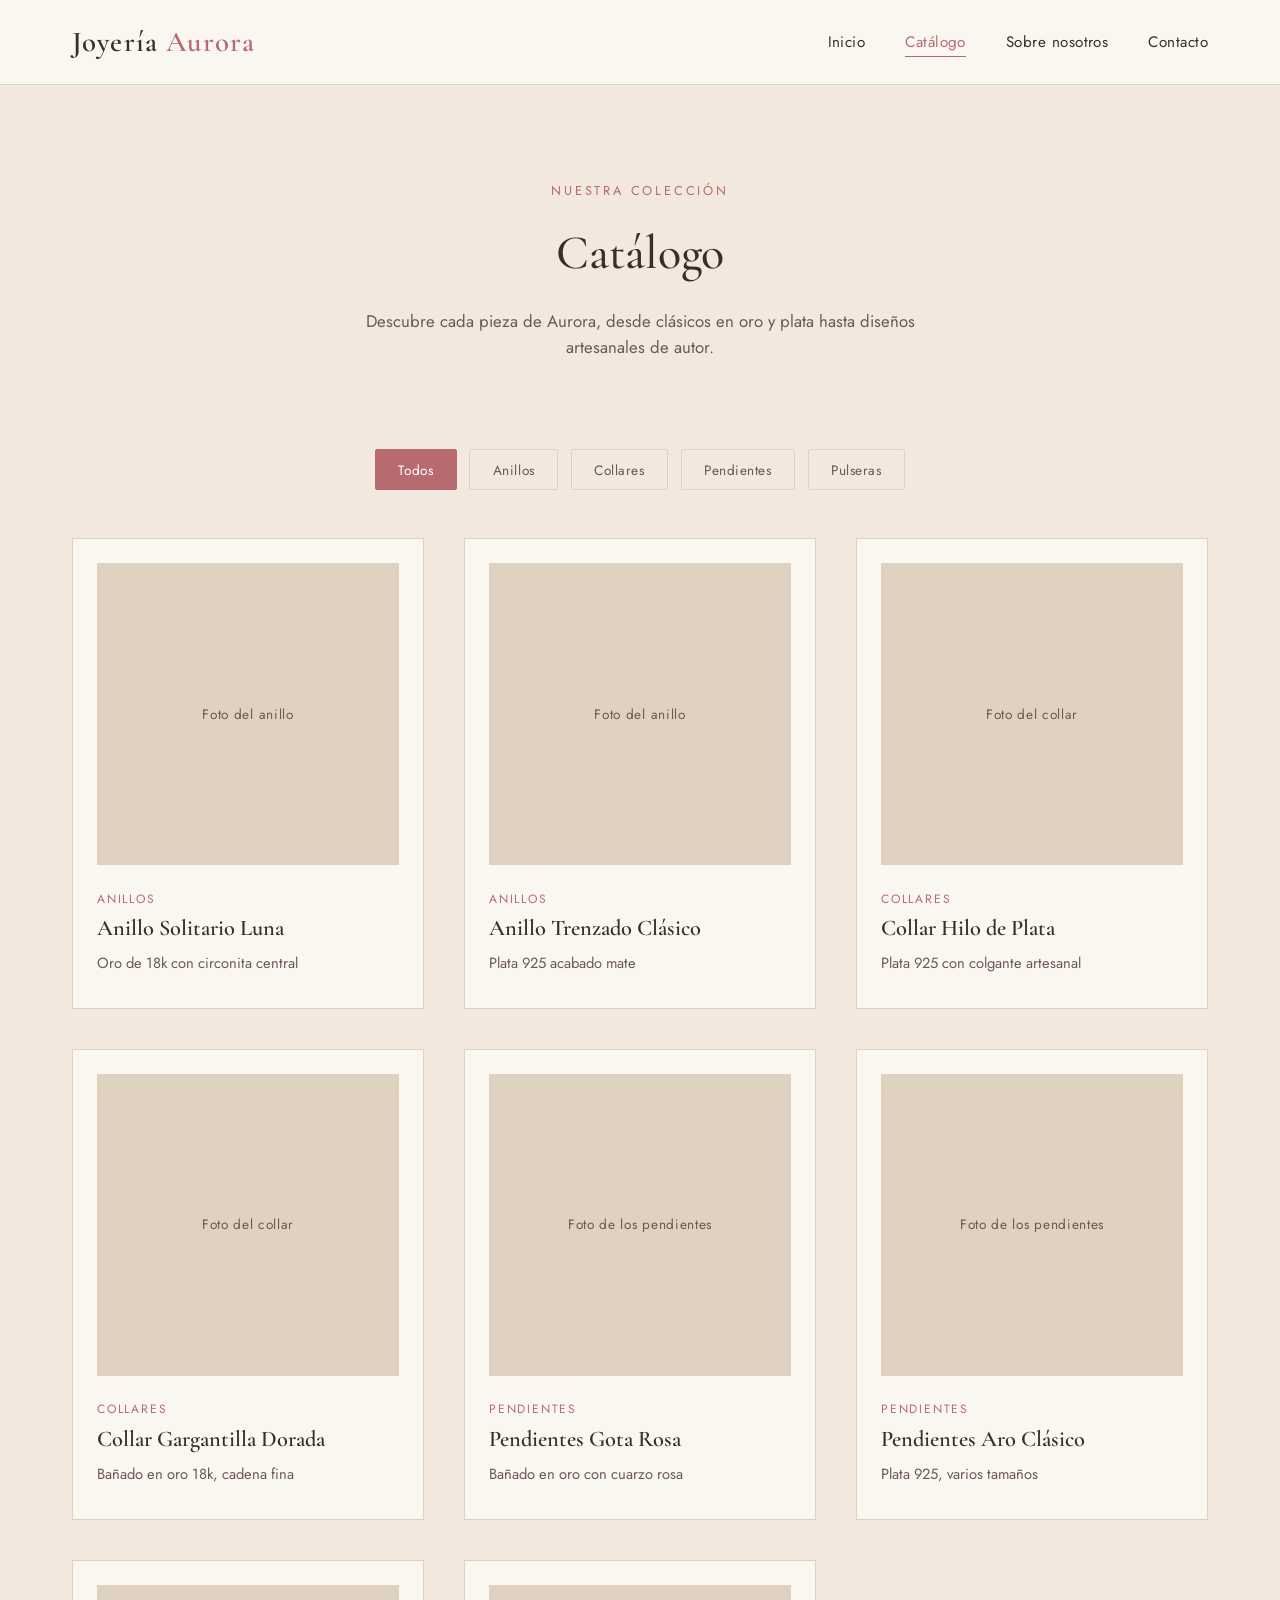
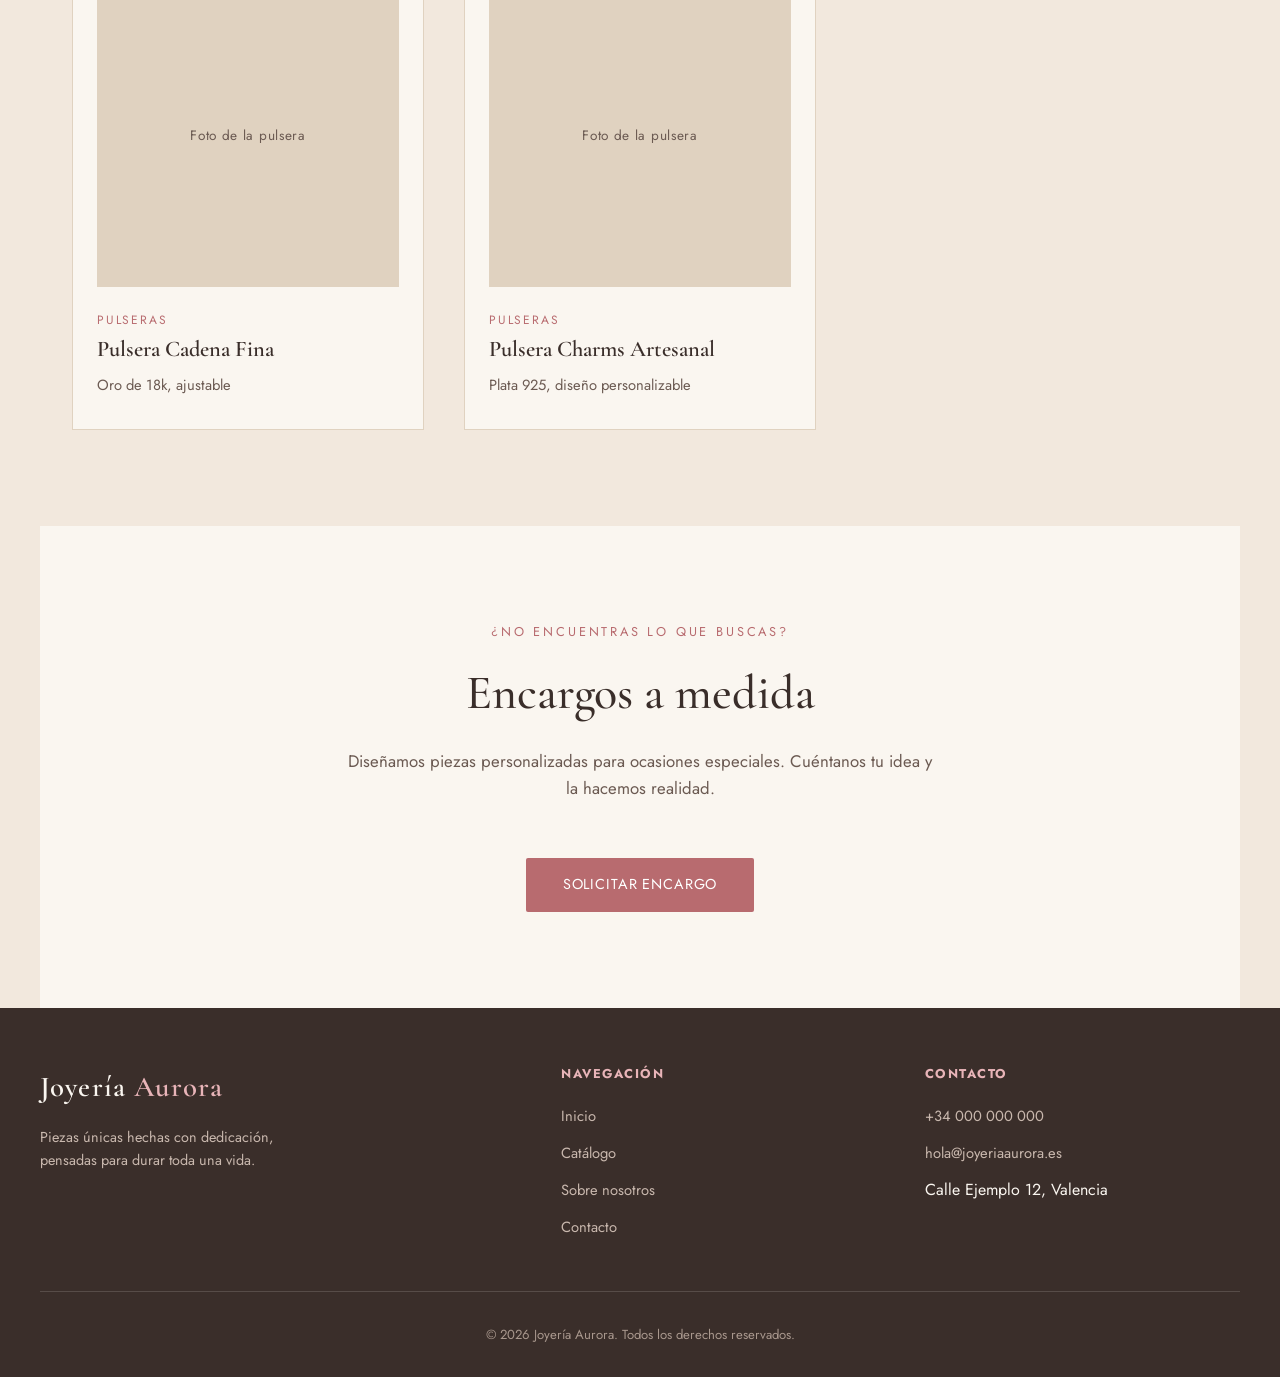
==== catalogo.html @ 9f04e13f "Add files via upload" ====
<!DOCTYPE html>
<html lang="es">
<head>
  <meta charset="UTF-8">
  <meta name="viewport" content="width=device-width, initial-scale=1.0">
  <title>Catálogo — Joyería Aurora</title>
  <meta name="description" content="Explora la colección completa de Joyería Aurora: anillos, collares, pendientes y pulseras.">
  <link rel="preconnect" href="https://fonts.googleapis.com">
  <link href="https://fonts.googleapis.com/css2?family=Cormorant+Garamond:ital,wght@0,500;0,600;1,500&family=Jost:wght@300;400;500&display=swap" rel="stylesheet">
  <link rel="stylesheet" href="styles.css">
</head>
<body>

  <header class="site-header">
    <nav class="nav-container">
      <a href="index.html" class="logo">Joyería <span>Aurora</span></a>
      <ul class="nav-links">
        <li><a href="index.html">Inicio</a></li>
        <li><a href="catalogo.html" class="active">Catálogo</a></li>
        <li><a href="nosotros.html">Sobre nosotros</a></li>
        <li><a href="contacto.html">Contacto</a></li>
      </ul>
      <button class="nav-toggle" aria-label="Abrir menú">
        <span></span><span></span><span></span>
      </button>
    </nav>
  </header>

  <section class="section" style="padding-bottom: 0;">
    <div class="section-header">
      <span class="section-eyebrow">Nuestra colección</span>
      <h2>Catálogo</h2>
      <p>Descubre cada pieza de Aurora, desde clásicos en oro y plata hasta diseños artesanales de autor.</p>
    </div>
  </section>

  <section class="section" style="padding-top: 2rem;">
    <div class="filtros">
      <button class="filtro-btn activo" data-filtro="todos">Todos</button>
      <button class="filtro-btn" data-filtro="anillos">Anillos</button>
      <button class="filtro-btn" data-filtro="collares">Collares</button>
      <button class="filtro-btn" data-filtro="pendientes">Pendientes</button>
      <button class="filtro-btn" data-filtro="pulseras">Pulseras</button>
    </div>

    <div class="vitrina-grid">
      <div class="vitrina-pieza" data-categoria="anillos">
        <div class="vitrina-imagen">Foto del anillo</div>
        <span class="vitrina-categoria">Anillos</span>
        <h3>Anillo Solitario Luna</h3>
        <p>Oro de 18k con circonita central</p>
      </div>
      <div class="vitrina-pieza" data-categoria="anillos">
        <div class="vitrina-imagen">Foto del anillo</div>
        <span class="vitrina-categoria">Anillos</span>
        <h3>Anillo Trenzado Clásico</h3>
        <p>Plata 925 acabado mate</p>
      </div>
      <div class="vitrina-pieza" data-categoria="collares">
        <div class="vitrina-imagen">Foto del collar</div>
        <span class="vitrina-categoria">Collares</span>
        <h3>Collar Hilo de Plata</h3>
        <p>Plata 925 con colgante artesanal</p>
      </div>
      <div class="vitrina-pieza" data-categoria="collares">
        <div class="vitrina-imagen">Foto del collar</div>
        <span class="vitrina-categoria">Collares</span>
        <h3>Collar Gargantilla Dorada</h3>
        <p>Bañado en oro 18k, cadena fina</p>
      </div>
      <div class="vitrina-pieza" data-categoria="pendientes">
        <div class="vitrina-imagen">Foto de los pendientes</div>
        <span class="vitrina-categoria">Pendientes</span>
        <h3>Pendientes Gota Rosa</h3>
        <p>Bañado en oro con cuarzo rosa</p>
      </div>
      <div class="vitrina-pieza" data-categoria="pendientes">
        <div class="vitrina-imagen">Foto de los pendientes</div>
        <span class="vitrina-categoria">Pendientes</span>
        <h3>Pendientes Aro Clásico</h3>
        <p>Plata 925, varios tamaños</p>
      </div>
      <div class="vitrina-pieza" data-categoria="pulseras">
        <div class="vitrina-imagen">Foto de la pulsera</div>
        <span class="vitrina-categoria">Pulseras</span>
        <h3>Pulsera Cadena Fina</h3>
        <p>Oro de 18k, ajustable</p>
      </div>
      <div class="vitrina-pieza" data-categoria="pulseras">
        <div class="vitrina-imagen">Foto de la pulsera</div>
        <span class="vitrina-categoria">Pulseras</span>
        <h3>Pulsera Charms Artesanal</h3>
        <p>Plata 925, diseño personalizable</p>
      </div>
    </div>
  </section>

  <section class="section section-alt">
    <div class="section-header">
      <span class="section-eyebrow">¿No encuentras lo que buscas?</span>
      <h2>Encargos a medida</h2>
      <p>Diseñamos piezas personalizadas para ocasiones especiales. Cuéntanos tu idea y la hacemos realidad.</p>
    </div>
    <div style="text-align: center;">
      <a href="contacto.html" class="btn btn-primary">Solicitar encargo</a>
    </div>
  </section>

  <footer class="site-footer">
    <div class="footer-container">
      <div class="footer-brand">
        <a href="index.html" class="logo">Joyería <span>Aurora</span></a>
        <p>Piezas únicas hechas con dedicación, pensadas para durar toda una vida.</p>
      </div>
      <div class="footer-col">
        <h5>Navegación</h5>
        <ul>
          <li><a href="index.html">Inicio</a></li>
          <li><a href="catalogo.html">Catálogo</a></li>
          <li><a href="nosotros.html">Sobre nosotros</a></li>
          <li><a href="contacto.html">Contacto</a></li>
        </ul>
      </div>
      <div class="footer-col">
        <h5>Contacto</h5>
        <ul>
          <li><a href="tel:+34000000000">+34 000 000 000</a></li>
          <li><a href="mailto:hola@joyeriaaurora.es">hola@joyeriaaurora.es</a></li>
          <li>Calle Ejemplo 12, Valencia</li>
        </ul>
      </div>
    </div>
    <div class="footer-bottom">
      © 2026 Joyería Aurora. Todos los derechos reservados.
    </div>
  </footer>

  <script src="script.js"></script>
</body>
</html>
---- styles.css ----
/* ===== Joyería — Hoja de estilos compartida ===== */

:root {
  --beige-fondo: #F2E8DD;
  --beige-claro: #FAF6F0;
  --beige-oscuro: #E0D2C0;
  --rosa-suave: #E8B4B8;
  --rosa-acento: #D88C8C;
  --rosa-profundo: #B86B6F;
  --texto-principal: #3A2E2A;
  --texto-suave: #6B5A52;
  --blanco: #FFFFFF;
  --sombra: rgba(58, 46, 42, 0.12);

  --fuente-titulos: 'Cormorant Garamond', 'Playfair Display', Georgia, serif;
  --fuente-cuerpo: 'Jost', 'Helvetica Neue', Arial, sans-serif;
}

* {
  box-sizing: border-box;
  margin: 0;
  padding: 0;
}

html {
  scroll-behavior: smooth;
}

body {
  font-family: var(--fuente-cuerpo);
  background-color: var(--beige-fondo);
  color: var(--texto-principal);
  line-height: 1.6;
  -webkit-font-smoothing: antialiased;
}

a {
  text-decoration: none;
  color: inherit;
}

img {
  max-width: 100%;
  display: block;
}

ul {
  list-style: none;
}

/* ===== Header / Navegación ===== */

.site-header {
  position: sticky;
  top: 0;
  z-index: 100;
  background-color: var(--beige-claro);
  border-bottom: 1px solid var(--beige-oscuro);
}

.nav-container {
  max-width: 1200px;
  margin: 0 auto;
  display: flex;
  justify-content: space-between;
  align-items: center;
  padding: 1.2rem 2rem;
}

.logo {
  font-family: var(--fuente-titulos);
  font-size: 1.8rem;
  font-weight: 600;
  letter-spacing: 0.04em;
  color: var(--texto-principal);
}

.logo span {
  color: var(--rosa-profundo);
}

.nav-links {
  display: flex;
  gap: 2.5rem;
  font-size: 0.95rem;
  letter-spacing: 0.03em;
}

.nav-links a {
  position: relative;
  padding-bottom: 4px;
  transition: color 0.25s ease;
}

.nav-links a::after {
  content: '';
  position: absolute;
  left: 0;
  bottom: 0;
  width: 0;
  height: 1px;
  background-color: var(--rosa-profundo);
  transition: width 0.25s ease;
}

.nav-links a:hover,
.nav-links a.active {
  color: var(--rosa-profundo);
}

.nav-links a:hover::after,
.nav-links a.active::after {
  width: 100%;
}

.nav-toggle {
  display: none;
  flex-direction: column;
  gap: 5px;
  background: none;
  border: none;
  cursor: pointer;
  padding: 0.5rem;
}

.nav-toggle span {
  width: 24px;
  height: 2px;
  background-color: var(--texto-principal);
}

/* ===== Botones ===== */

.btn {
  display: inline-block;
  padding: 0.9rem 2.2rem;
  font-family: var(--fuente-cuerpo);
  font-size: 0.9rem;
  letter-spacing: 0.06em;
  text-transform: uppercase;
  border-radius: 2px;
  cursor: pointer;
  transition: all 0.3s ease;
  border: 1px solid transparent;
}

.btn-primary {
  background-color: var(--rosa-profundo);
  color: var(--blanco);
}

.btn-primary:hover {
  background-color: var(--texto-principal);
}

.btn-outline {
  background-color: transparent;
  border: 1px solid var(--texto-principal);
  color: var(--texto-principal);
}

.btn-outline:hover {
  background-color: var(--texto-principal);
  color: var(--blanco);
}

/* ===== Hero ===== */

.hero {
  position: relative;
  min-height: 86vh;
  display: flex;
  align-items: center;
  justify-content: center;
  text-align: center;
  padding: 4rem 2rem;
  overflow: hidden;
  background: linear-gradient(180deg, var(--beige-claro) 0%, var(--beige-fondo) 100%);
}

.hero-ornament {
  position: absolute;
  inset: 0;
  pointer-events: none;
  opacity: 0.5;
}

.hero-content {
  position: relative;
  max-width: 700px;
  z-index: 2;
}

.hero-eyebrow {
  font-size: 0.85rem;
  letter-spacing: 0.25em;
  text-transform: uppercase;
  color: var(--rosa-profundo);
  margin-bottom: 1.2rem;
  display: block;
}

.hero h1 {
  font-family: var(--fuente-titulos);
  font-size: clamp(2.8rem, 6vw, 4.5rem);
  font-weight: 500;
  line-height: 1.1;
  margin-bottom: 1.5rem;
  color: var(--texto-principal);
}

.hero h1 em {
  font-style: italic;
  color: var(--rosa-profundo);
}

.hero p {
  font-size: 1.15rem;
  color: var(--texto-suave);
  margin-bottom: 2.5rem;
  max-width: 520px;
  margin-left: auto;
  margin-right: auto;
}

.hero-buttons {
  display: flex;
  gap: 1rem;
  justify-content: center;
  flex-wrap: wrap;
}

/* ===== Secciones generales ===== */

.section {
  padding: 6rem 2rem;
  max-width: 1200px;
  margin: 0 auto;
}

.section-header {
  text-align: center;
  max-width: 600px;
  margin: 0 auto 3.5rem;
}

.section-eyebrow {
  font-size: 0.8rem;
  letter-spacing: 0.22em;
  text-transform: uppercase;
  color: var(--rosa-profundo);
  display: block;
  margin-bottom: 0.8rem;
}

.section-header h2 {
  font-family: var(--fuente-titulos);
  font-size: clamp(2.2rem, 4vw, 3rem);
  font-weight: 500;
  color: var(--texto-principal);
  margin-bottom: 1rem;
}

.section-header p {
  color: var(--texto-suave);
  font-size: 1.05rem;
}

.section-alt {
  background-color: var(--beige-claro);
}

/* ===== Vitrina (tarjetas de producto) — elemento de firma ===== */

.vitrina-grid {
  display: grid;
  grid-template-columns: repeat(auto-fit, minmax(260px, 1fr));
  gap: 2.5rem;
}

.vitrina-pieza {
  position: relative;
  background-color: var(--beige-claro);
  border: 1px solid var(--beige-oscuro);
  padding: 1.5rem 1.5rem 2rem;
  transition: transform 0.35s ease, box-shadow 0.35s ease;
}

.vitrina-pieza::before {
  content: '';
  position: absolute;
  inset: 10px;
  border: 1px solid var(--rosa-suave);
  opacity: 0;
  transition: opacity 0.35s ease;
  pointer-events: none;
}

.vitrina-pieza:hover {
  transform: translateY(-6px);
  box-shadow: 0 20px 40px var(--sombra);
}

.vitrina-pieza:hover::before {
  opacity: 1;
}

.vitrina-imagen {
  width: 100%;
  aspect-ratio: 1;
  background-color: var(--beige-oscuro);
  display: flex;
  align-items: center;
  justify-content: center;
  margin-bottom: 1.2rem;
  color: var(--texto-suave);
  font-size: 0.85rem;
  letter-spacing: 0.05em;
  overflow: hidden;
}

.vitrina-imagen img {
  width: 100%;
  height: 100%;
  object-fit: cover;
}

.vitrina-categoria {
  font-size: 0.75rem;
  letter-spacing: 0.15em;
  text-transform: uppercase;
  color: var(--rosa-profundo);
  margin-bottom: 0.4rem;
}

.vitrina-pieza h3 {
  font-family: var(--fuente-titulos);
  font-size: 1.4rem;
  font-weight: 600;
  margin-bottom: 0.4rem;
}

.vitrina-pieza p {
  color: var(--texto-suave);
  font-size: 0.92rem;
}

/* ===== Filtros de catálogo ===== */

.filtros {
  display: flex;
  gap: 0.8rem;
  justify-content: center;
  flex-wrap: wrap;
  margin-bottom: 3rem;
}

.filtro-btn {
  padding: 0.6rem 1.4rem;
  background-color: transparent;
  border: 1px solid var(--beige-oscuro);
  color: var(--texto-suave);
  font-family: var(--fuente-cuerpo);
  font-size: 0.85rem;
  letter-spacing: 0.04em;
  cursor: pointer;
  transition: all 0.25s ease;
  border-radius: 2px;
}

.filtro-btn:hover,
.filtro-btn.activo {
  background-color: var(--rosa-profundo);
  border-color: var(--rosa-profundo);
  color: var(--blanco);
}

/* ===== Sobre nosotros ===== */

.about-grid {
  display: grid;
  grid-template-columns: 1fr 1fr;
  gap: 4rem;
  align-items: center;
}

.about-imagen {
  aspect-ratio: 4/5;
  background-color: var(--beige-oscuro);
  display: flex;
  align-items: center;
  justify-content: center;
  color: var(--texto-suave);
  font-size: 0.9rem;
  overflow: hidden;
}

.about-imagen img {
  width: 100%;
  height: 100%;
  object-fit: cover;
}

.about-texto h2 {
  font-family: var(--fuente-titulos);
  font-size: 2.4rem;
  font-weight: 500;
  margin-bottom: 1.2rem;
}

.about-texto p {
  color: var(--texto-suave);
  margin-bottom: 1.2rem;
}

.valores {
  display: grid;
  grid-template-columns: repeat(3, 1fr);
  gap: 2rem;
  margin-top: 4rem;
  text-align: center;
}

.valor h4 {
  font-family: var(--fuente-titulos);
  font-size: 1.3rem;
  margin-bottom: 0.5rem;
  color: var(--rosa-profundo);
}

.valor p {
  color: var(--texto-suave);
  font-size: 0.92rem;
}

/* ===== Contacto ===== */

.contacto-grid {
  display: grid;
  grid-template-columns: 1fr 1fr;
  gap: 4rem;
}

.contacto-info h3 {
  font-family: var(--fuente-titulos);
  font-size: 1.6rem;
  margin-bottom: 1.5rem;
}

.contacto-item {
  margin-bottom: 1.5rem;
}

.contacto-item span {
  display: block;
  font-size: 0.75rem;
  letter-spacing: 0.12em;
  text-transform: uppercase;
  color: var(--rosa-profundo);
  margin-bottom: 0.3rem;
}

.contacto-item p {
  color: var(--texto-suave);
}

.mapa-placeholder {
  width: 100%;
  aspect-ratio: 16/10;
  background-color: var(--beige-oscuro);
  display: flex;
  align-items: center;
  justify-content: center;
  color: var(--texto-suave);
  font-size: 0.9rem;
  margin-top: 2rem;
}

.form-group {
  margin-bottom: 1.3rem;
}

.form-group label {
  display: block;
  font-size: 0.8rem;
  letter-spacing: 0.08em;
  text-transform: uppercase;
  color: var(--texto-suave);
  margin-bottom: 0.5rem;
}

.form-group input,
.form-group textarea {
  width: 100%;
  padding: 0.85rem 1rem;
  background-color: var(--beige-claro);
  border: 1px solid var(--beige-oscuro);
  font-family: var(--fuente-cuerpo);
  font-size: 0.95rem;
  color: var(--texto-principal);
  border-radius: 2px;
  transition: border-color 0.25s ease;
}

.form-group input:focus,
.form-group textarea:focus {
  outline: none;
  border-color: var(--rosa-profundo);
}

.form-group textarea {
  resize: vertical;
  min-height: 120px;
}

/* ===== Footer ===== */

.site-footer {
  background-color: var(--texto-principal);
  color: var(--beige-claro);
  padding: 3.5rem 2rem 2rem;
}

.footer-container {
  max-width: 1200px;
  margin: 0 auto;
  display: grid;
  grid-template-columns: 1.5fr 1fr 1fr;
  gap: 3rem;
  margin-bottom: 2.5rem;
}

.footer-brand .logo {
  color: var(--beige-claro);
  margin-bottom: 1rem;
  display: block;
}

.footer-brand .logo span {
  color: var(--rosa-suave);
}

.footer-brand p {
  color: #C9B8AE;
  font-size: 0.9rem;
  max-width: 280px;
}

.footer-col h5 {
  font-size: 0.8rem;
  letter-spacing: 0.12em;
  text-transform: uppercase;
  margin-bottom: 1.2rem;
  color: var(--rosa-suave);
}

.footer-col ul li {
  margin-bottom: 0.7rem;
}

.footer-col ul li a {
  color: #C9B8AE;
  font-size: 0.92rem;
  transition: color 0.25s ease;
}

.footer-col ul li a:hover {
  color: var(--beige-claro);
}

.footer-bottom {
  max-width: 1200px;
  margin: 0 auto;
  padding-top: 2rem;
  border-top: 1px solid rgba(250, 246, 240, 0.15);
  text-align: center;
  font-size: 0.82rem;
  color: #A8978D;
}

/* ===== Responsive ===== */

@media (max-width: 860px) {
  .nav-links {
    position: fixed;
    top: 0;
    right: -100%;
    height: 100vh;
    width: 70%;
    background-color: var(--beige-claro);
    flex-direction: column;
    justify-content: center;
    align-items: center;
    gap: 2rem;
    transition: right 0.35s ease;
    box-shadow: -10px 0 30px var(--sombra);
  }

  .nav-links.abierto {
    right: 0;
  }

  .nav-toggle {
    display: flex;
  }

  .about-grid,
  .contacto-grid {
    grid-template-columns: 1fr;
    gap: 2.5rem;
  }

  .footer-container {
    grid-template-columns: 1fr;
    gap: 2rem;
  }

  .valores {
    grid-template-columns: 1fr;
    gap: 2.5rem;
  }

  .section {
    padding: 4rem 1.5rem;
  }
}

@media (prefers-reduced-motion: reduce) {
  * {
    transition: none !important;
    animation: none !important;
    scroll-behavior: auto !important;
  }
}

/* Foco visible accesible */
a:focus-visible,
button:focus-visible,
input:focus-visible,
textarea:focus-visible {
  outline: 2px solid var(--rosa-profundo);
  outline-offset: 2px;
}
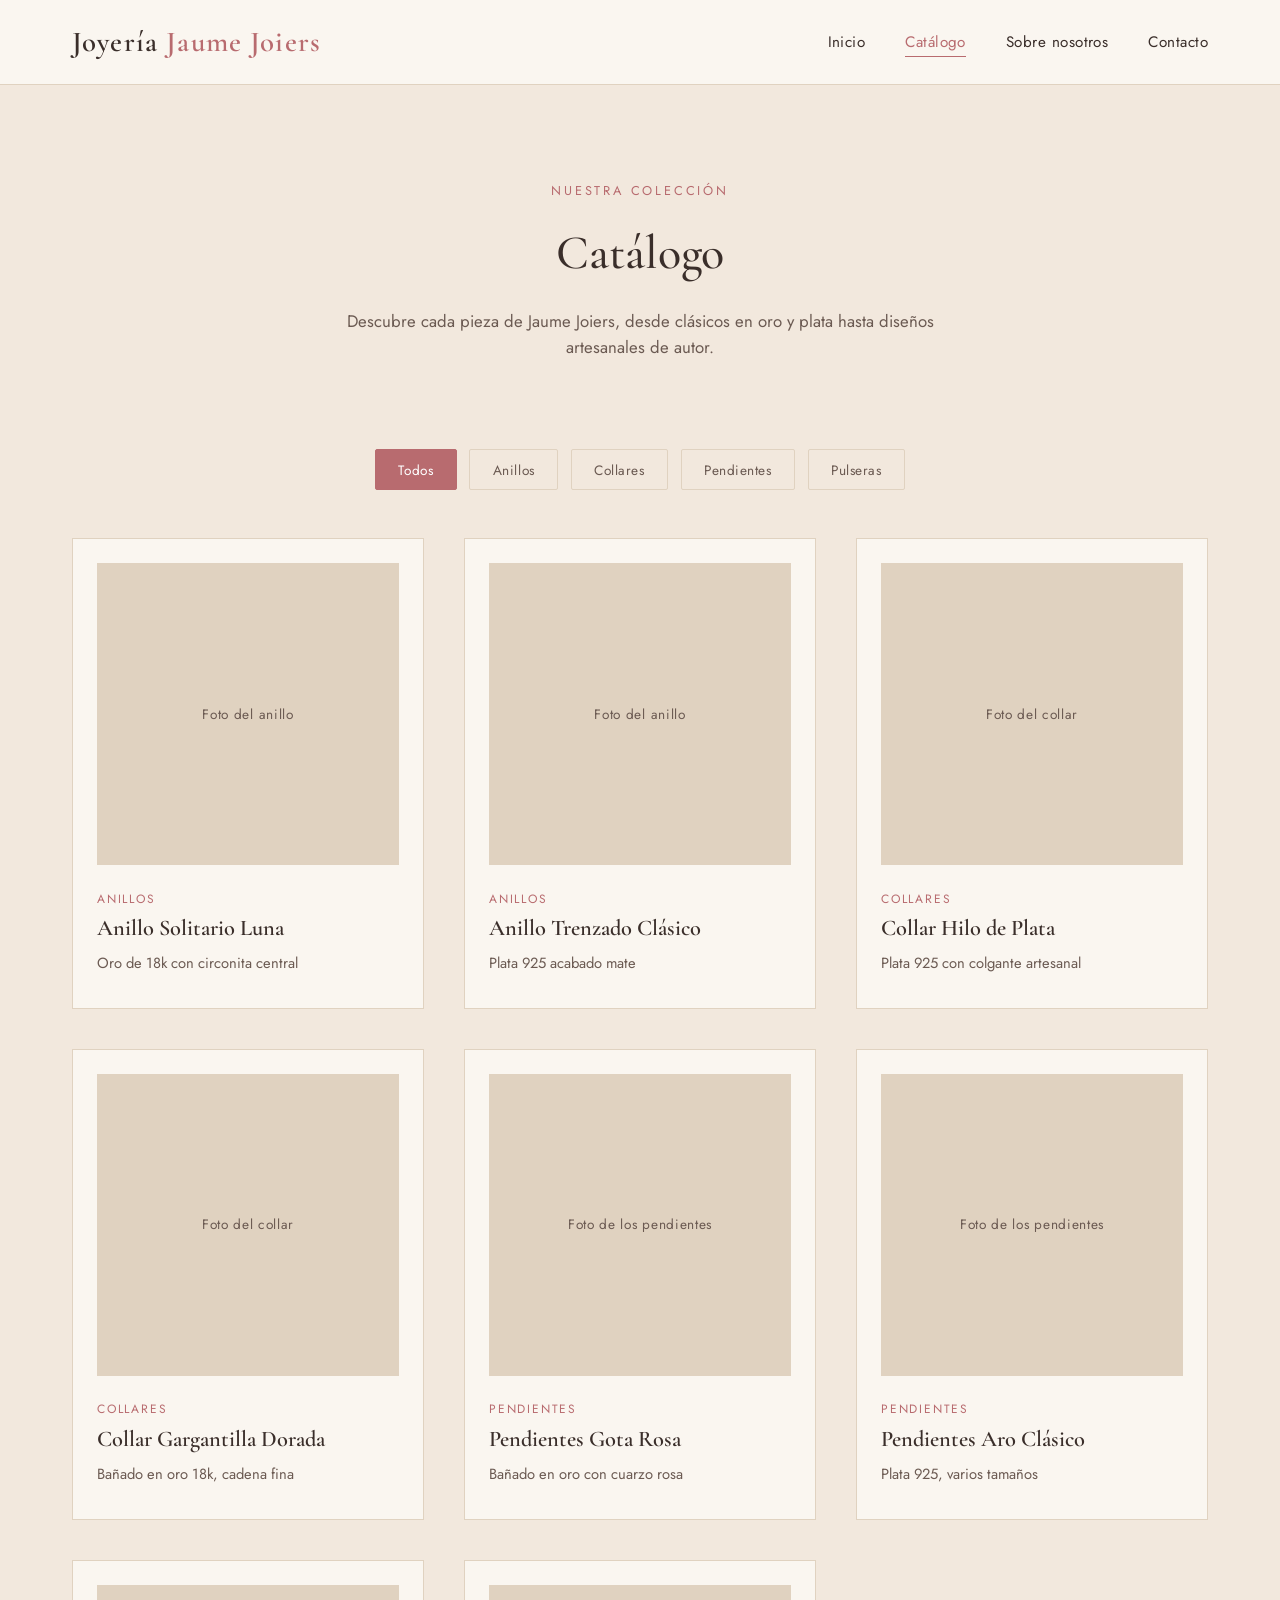
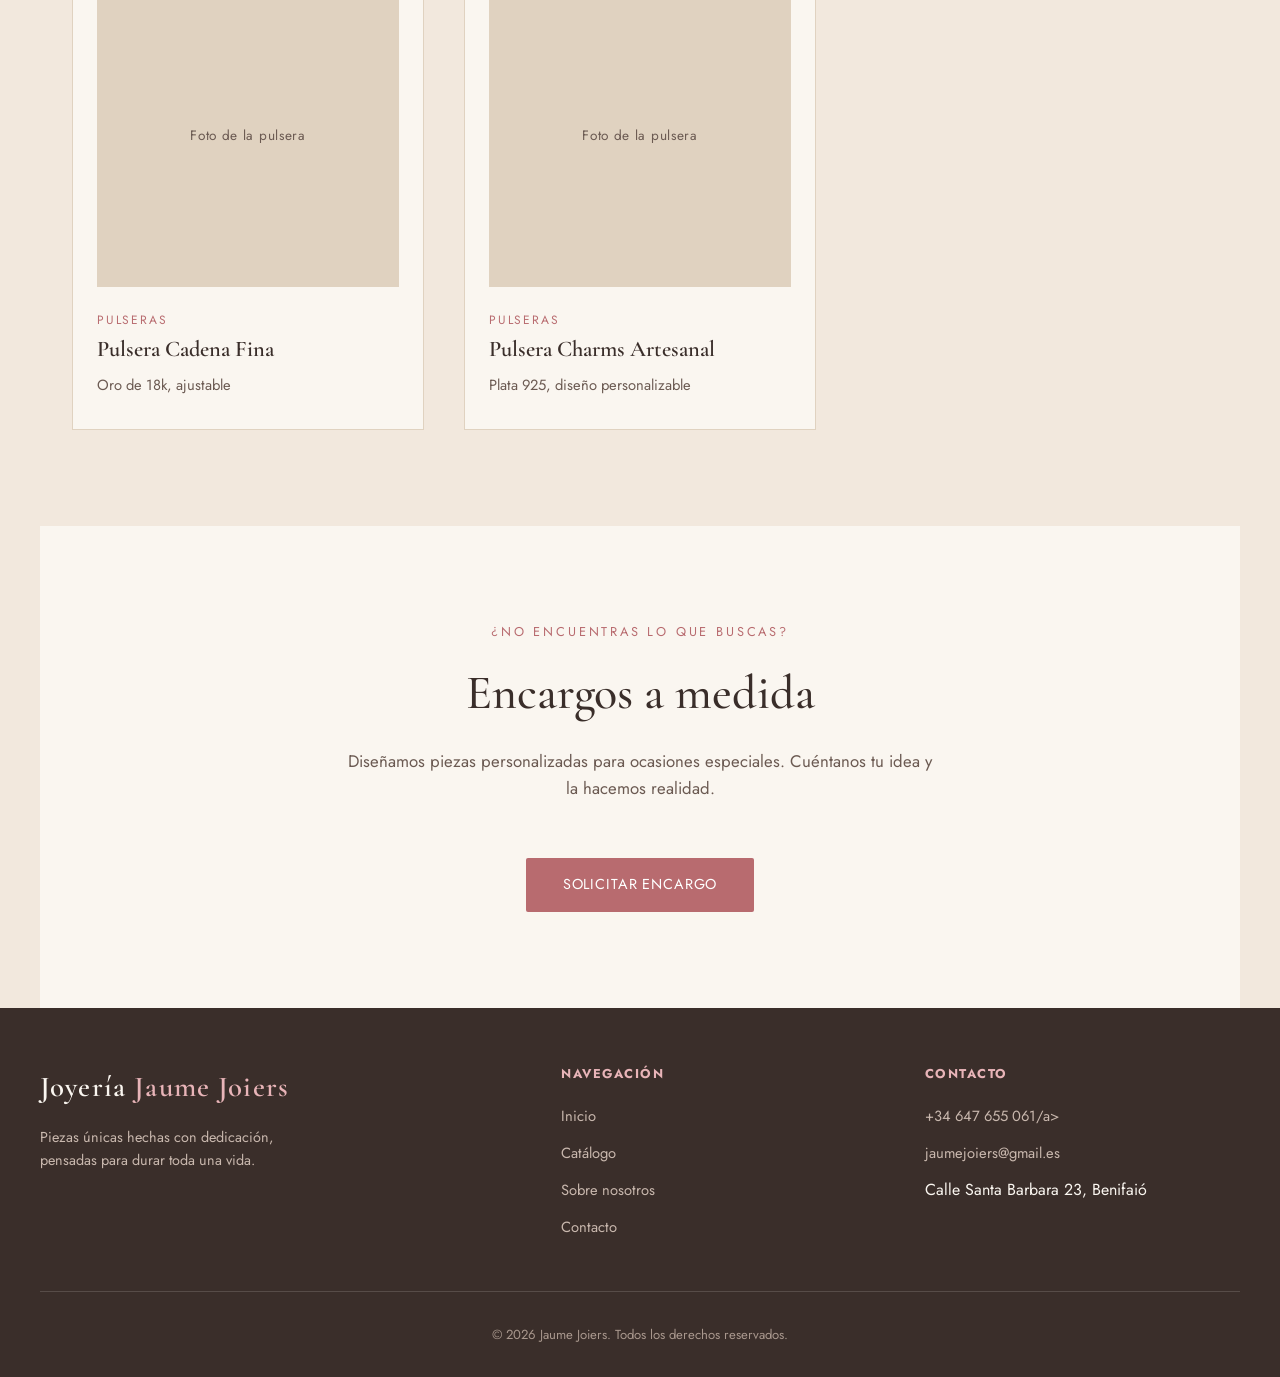
==== commit afa96bcf: "Update catalogo.html" ====
--- a/catalogo.html
+++ b/catalogo.html
@@ -3,7 +3,7 @@
 <head>
   <meta charset="UTF-8">
   <meta name="viewport" content="width=device-width, initial-scale=1.0">
-  <title>Catálogo — Joyería Aurora</title>
+  <title>Catálogo — Jaume Joiers</title>
   <meta name="description" content="Explora la colección completa de Joyería Aurora: anillos, collares, pendientes y pulseras.">
   <link rel="preconnect" href="https://fonts.googleapis.com">
   <link href="https://fonts.googleapis.com/css2?family=Cormorant+Garamond:ital,wght@0,500;0,600;1,500&family=Jost:wght@300;400;500&display=swap" rel="stylesheet">
@@ -13,7 +13,7 @@
 
   <header class="site-header">
     <nav class="nav-container">
-      <a href="index.html" class="logo">Joyería <span>Aurora</span></a>
+      <a href="index.html" class="logo">Joyería <span>Jaume Joiers</span></a>
       <ul class="nav-links">
         <li><a href="index.html">Inicio</a></li>
         <li><a href="catalogo.html" class="active">Catálogo</a></li>
@@ -30,7 +30,7 @@
     <div class="section-header">
       <span class="section-eyebrow">Nuestra colección</span>
       <h2>Catálogo</h2>
-      <p>Descubre cada pieza de Aurora, desde clásicos en oro y plata hasta diseños artesanales de autor.</p>
+      <p>Descubre cada pieza de Jaume Joiers, desde clásicos en oro y plata hasta diseños artesanales de autor.</p>
     </div>
   </section>
 
@@ -109,7 +109,7 @@
   <footer class="site-footer">
     <div class="footer-container">
       <div class="footer-brand">
-        <a href="index.html" class="logo">Joyería <span>Aurora</span></a>
+        <a href="index.html" class="logo">Joyería <span>Jaume Joiers</span></a>
         <p>Piezas únicas hechas con dedicación, pensadas para durar toda una vida.</p>
       </div>
       <div class="footer-col">
@@ -124,14 +124,14 @@
       <div class="footer-col">
         <h5>Contacto</h5>
         <ul>
-          <li><a href="tel:+34000000000">+34 000 000 000</a></li>
-          <li><a href="mailto:hola@joyeriaaurora.es">hola@joyeriaaurora.es</a></li>
-          <li>Calle Ejemplo 12, Valencia</li>
+          <li><a href="tel:+34000000000">+34 647 655 061/a></li>
+          <li><a href="mailto:hola@joyeriaaurora.es">jaumejoiers@gmail.es</a></li>
+          <li>Calle Santa Barbara 23, Benifaió</li>
         </ul>
       </div>
     </div>
     <div class="footer-bottom">
-      © 2026 Joyería Aurora. Todos los derechos reservados.
+      © 2026 Jaume Joiers. Todos los derechos reservados.
     </div>
   </footer>
 
